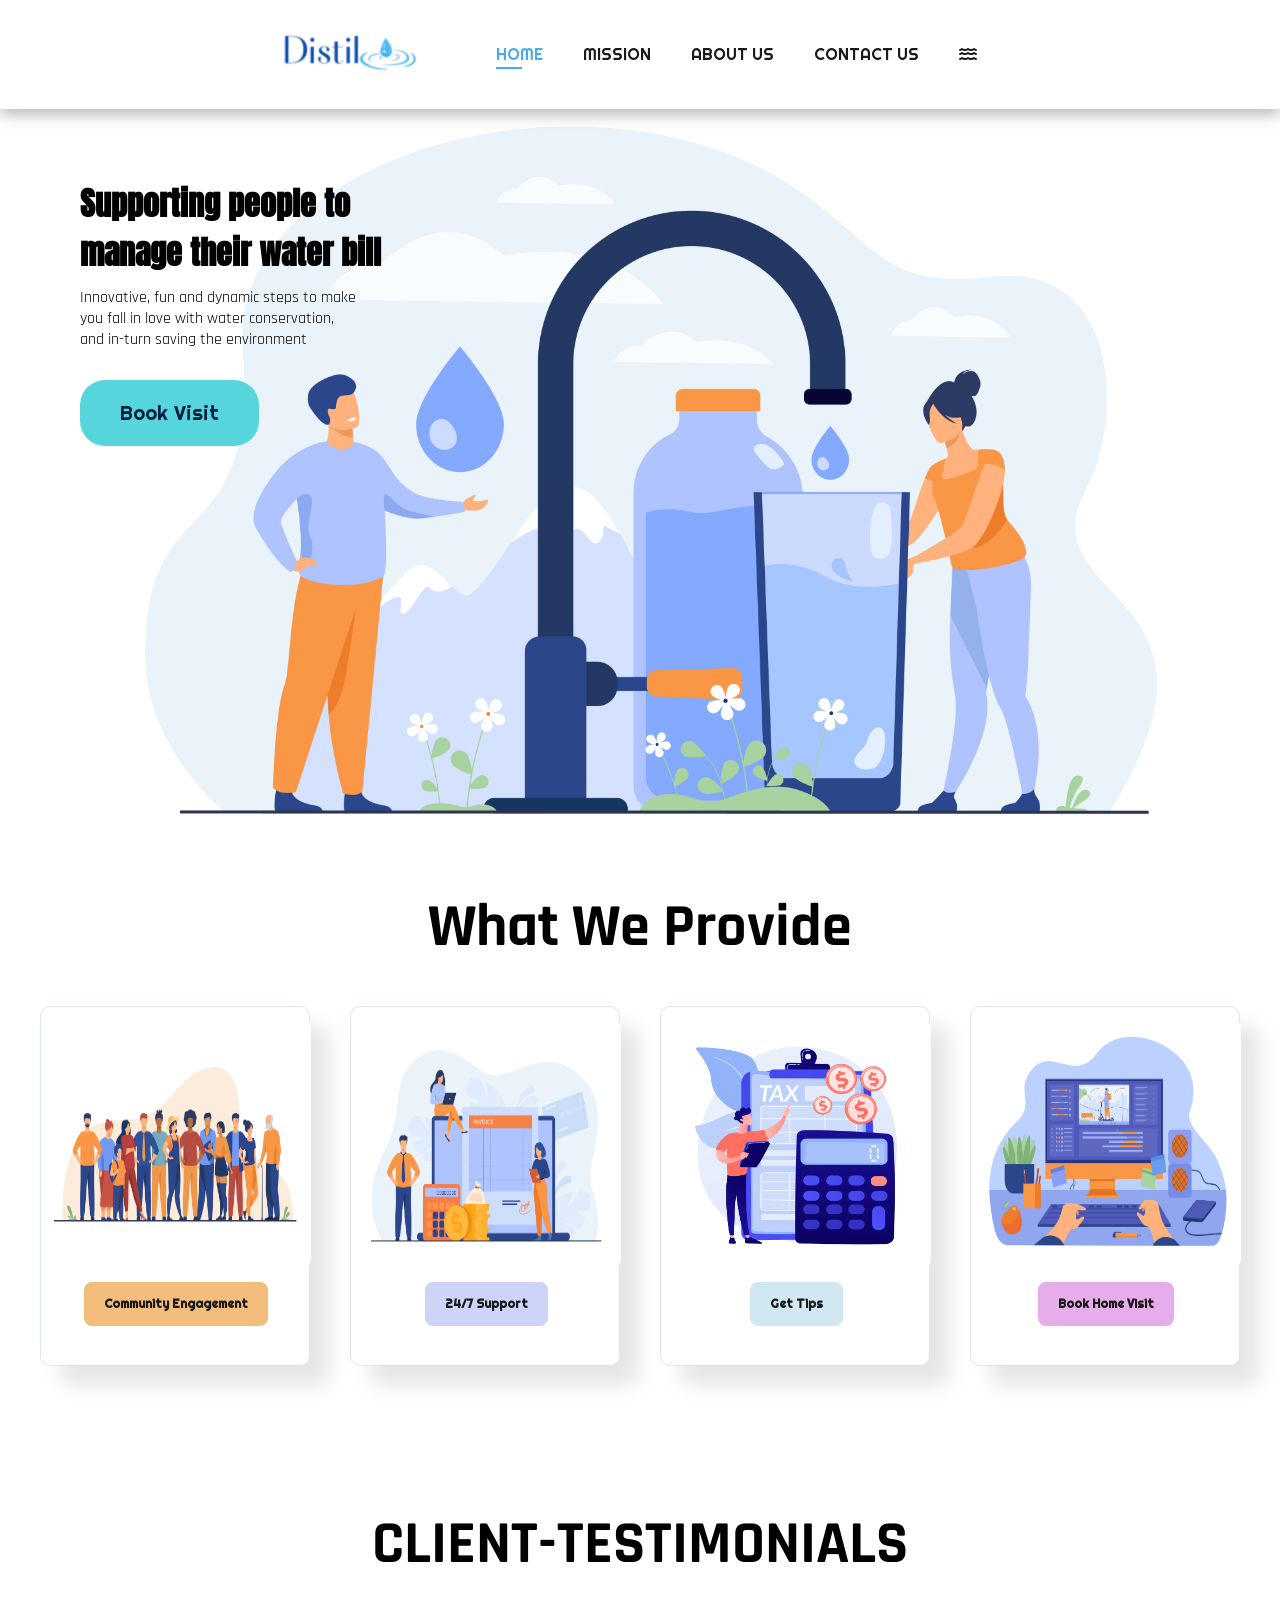
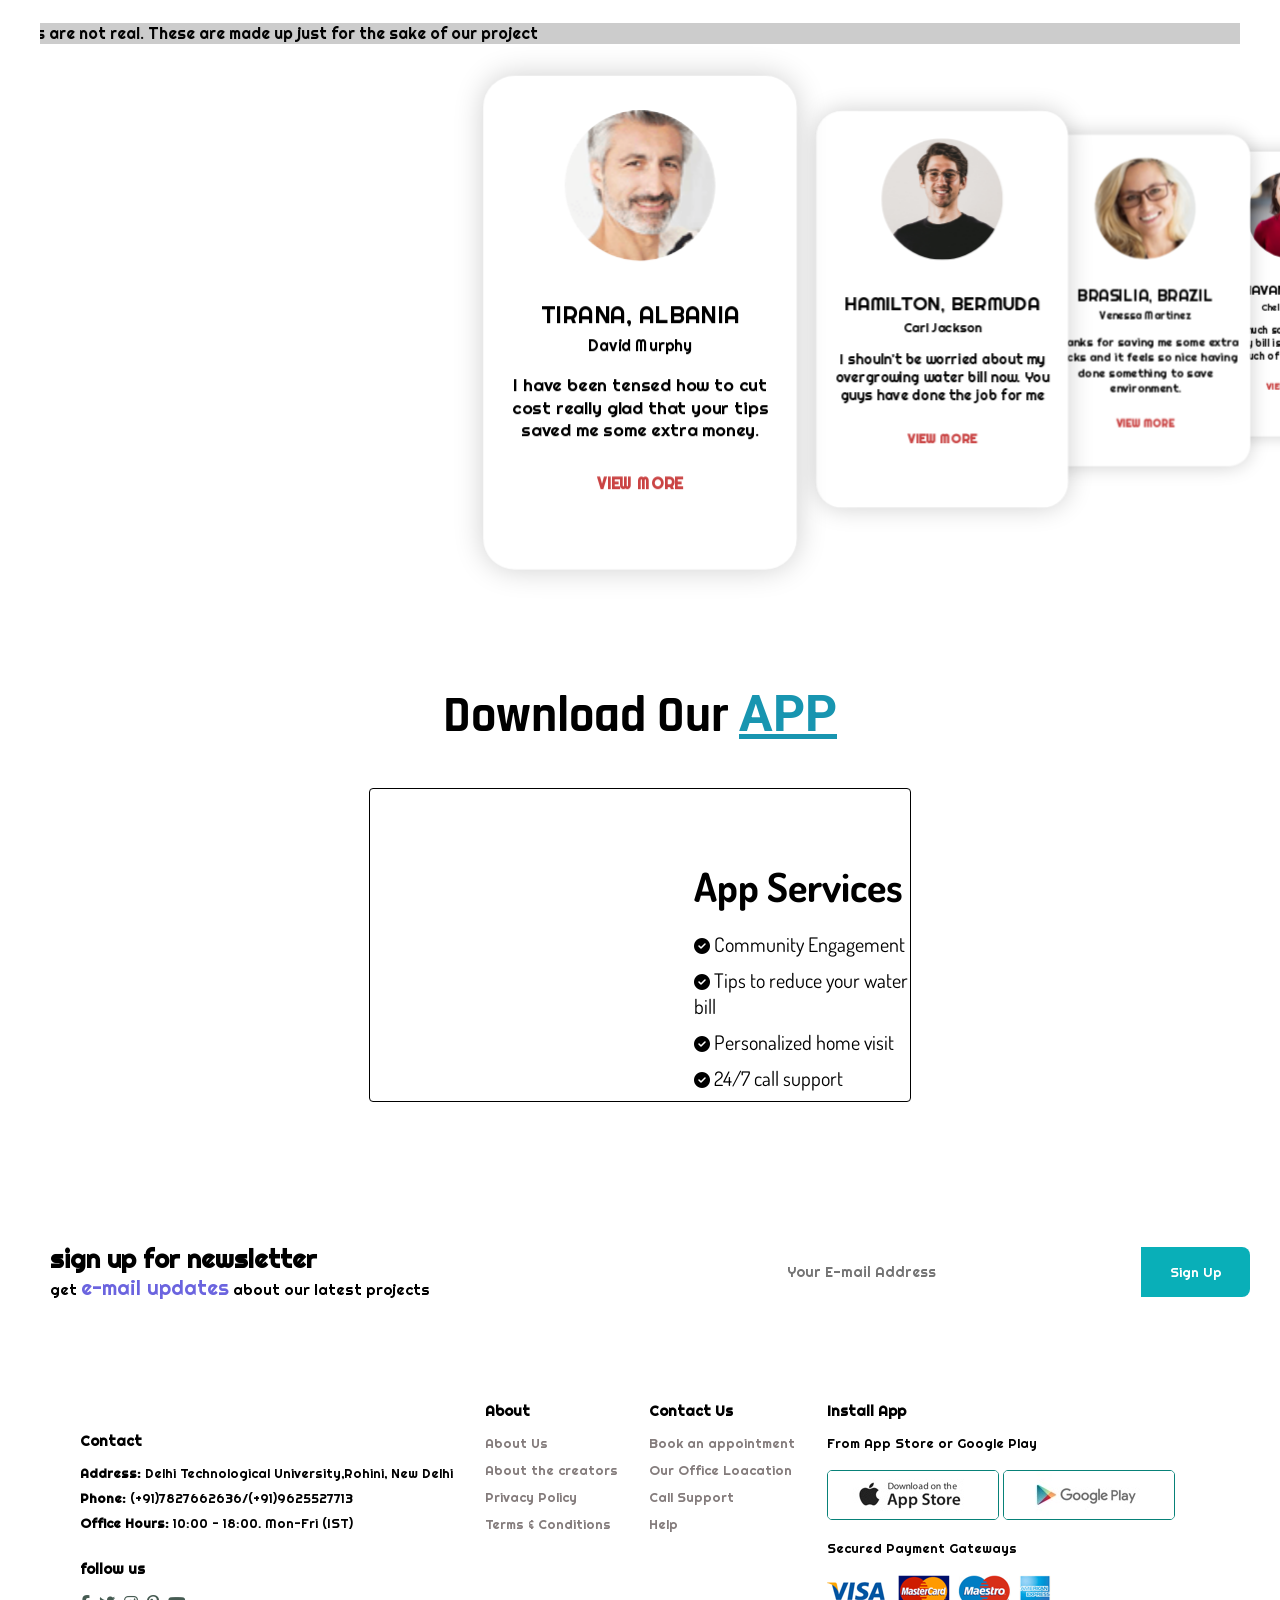
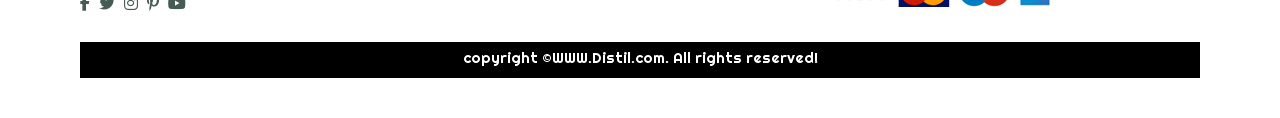
==== index.html @ a090f6c8 "Add files via upload" ====
<!DOCTYPE html>
<html lang="en">

<head>
    <meta charset="UTF-8">
    <meta http-equiv="X-UA-Compatible" content="IE=edge">
    <meta name="viewport" content="width=device-width, initial-scale=1.0">
    <title>Document</title>
    <link rel="stylesheet" href="https://cdnjs.cloudflare.com/ajax/libs/font-awesome/6.3.0/css/all.min.css">
    <link href="https://fonts.googleapis.com/css2?family=Anton&family=Edu+NSW+ACT+Foundation:wght@500&family=Rajdhani&family=Righteous&family=Roboto:wght@500&display=swap" rel="stylesheet">
    <link href="https://fonts.googleapis.com/css2?family=Dosis:wght@500&display=swap" rel="stylesheet">
    <link rel="stylesheet" href="https://cdn.jsdelivr.net/npm/swiper/swiper-bundle.min.css"/>

    <link rel="stylesheet" href="style.css">
    <!-- font-family: 'Anton', sans-serif;
font-family: 'Edu NSW ACT Foundation', cursive;
font-family: 'Rajdhani', sans-serif;
font-family: 'Righteous', cursive;
font-family: 'Roboto', sans-serif;
font-family: 'Dosis', sans-serif; -->
</head>

<body>
    <section id="header">
        <div class="logo">
            <img src="img/Distilll1.png" alt="">
        </div>

        <div class="navbar">
            <ul>
                <li><a href="index.html" class="active">HOME</a></li>
                <li><a href="mission.html">MISSION</a></li>
                <li><a href="aboutus.html">ABOUT US</a></li>
                <li><a href="contactus.html">CONTACT US</a></li>
                <li><a href="mission.html"><i class="fas fa-water"></i></a></li>
            </ul>
        </div>

    </section>

    

    <section id="background">
        <div class="text">
            <h1>Supporting people to  manage their water bill</h1>
            <p>Innovative, fun and dynamic steps to make <br> you fall in love with water conservation, <br> and in-turn
                saving the environment</p>
            <button><a href="contactus.html">Book Visit</a></button>
        </div>
    </section>

    <section id="features">
        <h1>What We Provide</h1>
        <div class="container">
            <div class="fe-box">
                <img src="img/img1.jpg" alt="">
                <h6>Community Engagement</h6>
            </div>

            <div class="fe-box">
                <img src="img/img2.jpg" alt="">
                <h6>24/7 Support</h6>
            </div>

            <div class="fe-box">
                <img src="img/img5.jpg" alt="">
                <h6>Get Tips</h6>
            </div>

            <div class="fe-box">
              <img src="img/img6.jpg" alt="">
              <h6>Book Home Visit</h6>
          </div>
        </div>

    </section>


    <section class="swiper mySwiper">

        <h1> CLIENT-TESTIMONIALS</h1>
        <marquee bgcolor="#ccc" loop="-1" scrollamount="10" width="100%">These Clients are not real. These are made up just for the sake of our project</marquee>

        <div class="swiper-wrapper">
    
          <div class="card swiper-slide">
            <div class="card__image">
              <img src="img/client1.png" alt="card image">
            </div>
    
            <div class="card__content">
              <span class="card__title">TIRANA, ALBANIA</span>
              <span class="card__name">David Murphy</span>
              <p class="card__text">I have been tensed how to cut <br> cost really glad that your tips saved me some extra money.</p>
              <button class="card__btn">View More</button>
            </div>
          </div>
    
          <div class="card swiper-slide">
            <div class="card__image">
              <img src="img/client4.jpeg" alt="card image">
            </div>
    
            <div class="card__content">
              <span class="card__title">HAMILTON, BERMUDA</span>
              <span class="card__name">Carl Jackson</span>
              <p class="card__text">I shouln't be worried about my overgrowing water bill now. You guys have done the job for me</p>
              <button class="card__btn">View More</button>
            </div>
          </div>
    
          <div class="card swiper-slide">
            <div class="card__image">
              <img src="img/client3.png" alt="card image">
            </div>
    
            <div class="card__content">
              <span class="card__title">BRASILIA, BRAZIL</span>
              <span class="card__name">Venessa Martinez</span>
              <p class="card__text">Thanks for saving me some extra bucks and it feels so nice having done something to save environment.</p>
              <button class="card__btn">View More</button>
            </div>
          </div>
    
          <div class="card swiper-slide">
            <div class="card__image">
              <img src="img/client5.jpeg" alt="card image">
            </div>
    
            <div class="card__content">
              <span class="card__title">HAVANA, CUBA</span>
              <span class="card__name">Chelsey West</span>
              <p class="card__text">Not much satisfied with the work, my bill is still the same, not much of a difference</p>
              <button class="card__btn">View More</button>
            </div>
          </div>

          <div class="card swiper-slide">
            <div class="card__image">
              <img src="img/client2.png" alt="card image">
            </div>
    
            <div class="card__content">
              <span class="card__title">WARSAW, POLAND</span>
              <span class="card__name">Dwayne Hall</span>
              <p class="card__text">You'r personal visits are amaze. They told me each and every step to follow through and I'm actually impressed with the results</p>
              <button class="card__btn">View More</button>
            </div>
          </div>
            
        </div>
      </section>

      

      <section id="app" class="section-p1">
        <h1>Download Our <a href="index.html">APP</a></h1>
        <div class="container">
          <div class="vid">
            <video autoplay muted loop src="img/video1.mp4"></video>
          </div>

          <div class="container-text">
            <h2>App Services</h2>
            <div>
              <i class="fas fa-check-circle"></i>
              <span>Community Engagement</span>
            </div>

            <div>
              <i class="fas fa-check-circle"></i>
              <span>Tips to reduce your water bill</span>
            </div>

            <div>
              <i class="fas fa-check-circle"></i>
              <span>Personalized home visit</span>
            </div>

            <div>
              <i class="fas fa-check-circle"></i>
              <span>24/7 call support</span>
            </div>

          </div>
        </div>
        
       
      </section>

    <section id="newsletter">
      <div class="newstext">
        <h4>sign up for newsletter</h4>
        <p>get <span>e-mail updates</span> about our latest projects</p>
      </div>

      <div class="form">
        <input type="text" placeholder="Your E-mail Address">
        <button class="normal">Sign Up</button>
      </div>
    </section>

    <footer class="section-p1">
      <div class="col">
          <img class="logo" src="img/distilll1.png" alt="">
          <h4>Contact</h4>
          <p><strong>Address: </strong> Delhi Technological University,Rohini, New Delhi</p>
          <p><strong>Phone: </strong>(+91)7827662636/(+91)9625527713</p>
          <p><strong>Office Hours: </strong>10:00 - 18:00. Mon-Fri (IST)</p>

          <div class="follow">
              <h4>follow us</h4>
              <div class="icon">
                  <i class="fab fa-facebook-f"></i>
                  <i class="fab fa-twitter"></i>
                  <i class="fab fa-instagram"></i>
                  <i class="fab fa-pinterest-p"></i>
                  <i class="fab fa-youtube"></i>
              </div>
          </div>
      </div>

      <div class="col">
          <h4>About</h4>
          <a href="aboutus.html">About Us</a>
          <a href="">About the creators</a>
          <a href="">Privacy Policy</a>
          <a href="">Terms & Conditions</a>
      </div>

      <div class="col">
          <h4>Contact Us</h4>
          <a href="">Book an appointment</a>
          <a href="">Our Office Loacation</a>
          <a href="">Call Support</a>
          <a href="">Help</a>
      </div>

      <div class="col install">
          <h4>Install App</h4>
          <p>From App Store or Google Play</p>
          <div class="row">
              <img src="img/app.jpeg" alt="">
              <img src="img/play.jpeg" alt="">
          </div>

          <p>Secured Payment Gateways</p>
          <img src="img/pay.png" alt="">
      </div>

      <div class="copyright">
          copyright &copy;WWW.Distil.com. All rights reserved!
      </div>
    </footer>

      <script src="https://cdn.jsdelivr.net/npm/swiper/swiper-bundle.min.js"></script>

      <script>
        var swiper = new Swiper(".mySwiper", {
          effect: "coverflow",
          grabCursor: true,
          centeredSlides: true,
          slidesPerView: "auto",
          coverflowEffect: {
            rotate: 0,
            stretch: 0,
            depth: 300,
            modifier: 1,
            slideShadows: false,
          },
          pagination: {
            el: ".swiper-pagination",
          },
        });
      </script>
</body>

</html>
---- style.css ----
* {
    margin: 0;
    padding: 0;
    box-sizing: border-box;
    font-family: 'Righteous', cursive;
}

.section-p1 {
    padding: 40px 80px;
}


#header {
    display: flex;
    align-items: center;
    justify-content: space-evenly;
    padding: 2rem 14rem;
    background-color: #fff;
    box-shadow: 0 5px 15px rgba(0, 0, 0, 0.30);


    z-index: 999;
    position: sticky;
    top: 0;
    left: 0;
}



.navbar ul {
    display: flex;
    align-items: center;
    justify-content: center;
}

.navbar ul li {
    list-style-type: none;
    padding: 0 20px;
    position: relative;
}

.navbar ul li a {
    text-decoration: none;
    color: #1a1a1a;
    transition: 0.5s;
}

.navbar li a:hover,
.navbar li a.active {
    color: #4baae9;

}

.navbar li a.active::after,
.navbar li a:hover::after {
    content: "";
    width: 30%;
    height: 2px;
    background-color: #4baae9;
    position: absolute;
    bottom: -4px;
    left: 20px;
}

/* home page */

#background {
    background-image: url(img/background-1.jpg);
    height: 45rem;
    width: 100%;
    background-position: top 30% right 10%;
    background-size: cover;
    display: flex;
    align-items: flex-start;
    justify-content: space-between;
}

#background .text {
    display: flex;
    flex-direction: column;
    flex-wrap: wrap;
    align-items: flex-start;
    justify-content: flex-start;
    padding: 70px 80px;
    width: 40%;
}

#background .text h1 {
    font-size: 2rem;
    margin-bottom: 10px;
    font-family: 'Anton', sans-serif;
}

#background .text p {
    margin-bottom: 30px;
    font-family: 'Rajdhani', sans-serif;
}

#background .text a {
    text-decoration: none;
    color: #041e42;
}

#background .text button {
    font-size: 20px;
    padding: 20px 40px;
    background-color: rgb(87, 213, 220);
    border-radius: 25px;
    border: none;
    outline: none;
    cursor: pointer;
}

#background .text button:hover {
    color: #fff;
    background-color: rgb(9, 175, 184);
    box-shadow: 0 5px 15px rgba(0, 0, 0, 0.20);
}

#features {
    padding: 60px 0;
}

#features h1 {
    font-size: 60px;
    font-family: 'Rajdhani', sans-serif;
    text-align: center;
}

#features .container {
    display: flex;
    align-items: center;
    justify-content: center;
    padding: 40px 0;
}

#features .container .fe-box {
    height: 40vh;
    width: 270px;
    margin: 0 20px;
    /* background-color: blanchedalmond; */
    border: 1px solid #dee8df;
    box-shadow: 20px 20px 20px rgba(0, 0, 0, 0.10);
    display: flex;
    flex-direction: column;
    flex-wrap: wrap;
    align-items: center;
    justify-content: flex-start;
    border-radius: 10px;

}

#features .container .fe-box:hover {
    box-shadow: 0 5px 15px rgba(0, 0, 0, 0.60);
}

#features .container .fe-box img {
    padding: 8px 0 0 0;
    height: 30vh;
    width: 30vh;
    margin-bottom: 5px;
    border-radius: 20px;
}


#features .container .fe-box h6 {
    padding: 14px 20px 14px 20px;
    border-radius: 8px;
    font-size: 12px;
    color: #1a1a1a;
    background-color: #f3bd7c;
}

#features .container .fe-box:nth-child(2) h6 {
    background-color: #cdd4f8;
}

#features .container .fe-box:nth-child(3) h6 {
    background-color: #d1e8f2;
}

#features .container .fe-box:nth-child(4) h6 {
    background-color: #e7acea;
}

.swiper {
    padding: 40px 40px;
    display: flex;
    flex-direction: column;
    align-items: center;
    justify-content: center;
    width: 100%;
}

.swiper h1 {
    font-size: 60px;
    font-family: 'Rajdhani', sans-serif;
    text-align: center;
    padding-bottom: 40px;
}

.swiper-wrapper {
    width: 100%;
    height: 35em;
    display: flex;
    align-items: center;
}

.card {
    width: 20em;
    height: 90%;
    background-color: #fff;
    border-radius: 2em;
    box-shadow: 0 0 2em rgba(0, 0, 0, .2);
    padding: 2em 1em;

    display: flex;
    align-items: center;
    flex-direction: column;

    margin: 0 2em;
}

.swiper-slide:not(.swiper-slide-active) {
    filter: blur(1px);
}

.card__image {
    width: 10em;
    height: 10em;
    border-radius: 50%;
    border: 5px solid var(--color);
    padding: 3px;
    margin-bottom: 2em;
}

.card__image img {
    width: 100%;
    height: 100%;
    border-radius: 50%;
    object-fit: cover;
}

.card__content {
    display: flex;
    align-items: center;
    flex-direction: column;
}

.card__title {
    font-size: 1.5rem;
    font-weight: 500;
    position: relative;
    top: .2em;
}

.card__name {
    color: var(--color);
    margin-top: 10px;
}

.card__text {
    text-align: center;
    font-size: 1.1rem;
    margin: 1em 0;
}

.card__btn {
    background-color: var(--color);
    color: rgb(202, 68, 68);
    font-size: 1rem;
    text-transform: uppercase;
    font-weight: 600;
    border: none;
    padding: .5em;
    border-radius: .5em;
    margin-top: .5em;
    cursor: pointer;
}

#app {
    text-align: center;
    display: flex;
    flex-direction: column;
    align-items: center;
}

#app h1 {
    font-size: 50px;
    font-family: 'Rajdhani', sans-serif;
}

#app a {
    font-family: 'Roboto', sans-serif;
    color: #1895b0;
}

#app .container {
    display: flex;
    align-items: flex-start;
    border: 1px solid black;
    border-radius: 4px;
    margin: 40px auto;
}

#app .container .container-text{
    text-align: left;
    padding-top: 8vh;
}

#app .vid {
    width: 50%;
    height: 100%;
    margin: 40px auto 0 auto;

}

#app .vid video {
    width: 100%;
    height: 100%;
    border-radius: 8px;
    margin-bottom: 40px;
}

#app .container-text{
    width: 40%;
}

#app .container-text h2{
    font-family: 'Dosis', sans-serif;
    padding-bottom: 20px;
    font-size: 40px;
}

#app .container-text div{
    margin-bottom: 10px;
}

#app .container-text div span{
    font-size: 20px;
    font-family: 'Dosis', sans-serif;
}


#newsletter {
    display: flex;
    flex-wrap: wrap;
    align-items: center;
    height: 20vh;
    justify-content: space-between;
    background-image: url(img/news.jpg);
    background-position: top 20% left 30%;
    background-repeat: no-repeat;

}

#newsletter h4 {
    margin-left: 50px;
    font-size: 25px;
    color: #000;
}

#newsletter p {
    margin-left: 50px;
    color: #000;
    font-size: 15px;
}

#newsletter span {
    color: rgb(107, 100, 223);
    font-size: 20px;
}

#newsletter .form {
    display: flex;
    width: 40%;
}

#newsletter input {
    height: 3.125rem;
    padding: 0 1.25em;
    font-size: 14px;
    width: 100%;
    text-align: center;
    border: 1px solid transparent;
    border-top-left-radius: 8px;
    border-bottom-left-radius: 8px;
}



/* the following will remove the blue outline from mail address box */
#newsletter input:focus {
    outline: none;
}

#newsletter button {
    margin-right: 30px;
    color: #fff;
    background-color: rgb(9, 175, 184);
    border: none;
    height: 3.125rem;
    width: 30%;
    border-top-right-radius: 8px;
    border-bottom-right-radius: 8px;
}

::placeholder {
    text-align: center;
}


footer {
    display: flex;
    justify-content: space-between;
    flex-wrap: wrap;
}

footer .col {
    display: flex;
    flex-direction: column;
    align-items: flex-start;
    margin-bottom: 20px;
    padding-right: 25px;
}

footer .logo {
    margin-bottom: 30px;
}

footer h4 {
    font-size: 14px;
    padding-bottom: 15px;
}

footer p {
    font-size: 13px;
    margin: 0 0 8px 0;
    /*top right bottom left*/
}

footer a {
    text-decoration: none;
    font-size: 13px;
    color: rgb(132, 124, 124);
    margin-bottom: 10px;
}

footer .follow {
    margin-top: 20px;
}

footer .follow i {
    color: #465b52;
    padding-right: 5px;
    cursor: pointer;
}

footer .install .row img {
    border: 1px solid #088178;
    border-radius: 5px;
}

footer .install img {
    margin: 10px 0 15px 0;
}

footer .follow i:hover,
footer a:hover {
    color: #088178;
}

footer .copyright {
    text-align: center;
    width: 100%;
    font-size: 15px;
    padding-top: 6px;
    background-color: black;
    height: 4vh;
    color: #fff;
}

/* Mission page */

#page-header {
    display: flex;
    justify-content: center;
    align-items: center;
    text-align: center;
    flex-direction: column;
    background-image: url(img/b1.jpg);
    background-position: top 40% right 0;
    width: 100%;
    height: 40vh;
    background-size: cover;
    padding: 14px;
}

#page-header h2 {
    font-size: 40px;
    font-weight: 200;
    color: #fff;
}

#page-header p {
    margin-top: 15px;
    font-size: 25px;
    color: #fff;
}

#mission {
    display: flex;
    align-items: center;
}

#mission .pic {
    margin-right: 20px;
    width: 55%;
}

#mission .pic img {
    border-radius: 10%;
    height: 60vh;
    width: 100%;
}

#mission .text {
    margin-left: 20px;
    width: 60%;
}

#mission .text h2{
    font-family: 'Roboto', sans-serif;
}

#mission .text h4{
    font-family: 'Roboto', sans-serif;
}

#mission .text p{
    font-family: 'Righteous', cursive;
    
}


#mission h2 {
    font-family: 'Righteous', cursive;
    margin-bottom: 20px;
}

#main {
    padding: 40px 0;
    display: flex;
    align-items: center;
    justify-content: center;
    flex-direction: column;
}

#main h2 {
    font-family: 'Rajdhani', sans-serif;
    font-size: 5vh;
    margin-bottom: 20px;
}

#main p {
    padding: 0 30px;
    padding-bottom: 30px;
    text-align: left;
    font-family: 'Dosis', sans-serif;
}

#dev-goals {
    display: flex;
    align-items: center;
    justify-content: center;
}

#dev-goals .heading {
    font-size: 30px;
    margin-bottom: 30px;
    font-family: 'Righteous', cursive;
}

#dev-goals .goals {
    display: flex;
    align-items: center;
    justify-content: space-between;
    margin-right: 10vh;
}

#dev-goals .goals .content {
    padding-left: 30px;
    display: flex;
    flex-direction: column;
    align-items: center;
    justify-content: space-between;
}

#dev-goals .goals .content .writing {
    text-align: left;
}

.writing p {
    margin-top: 10px;
}

#dev-goals .goals .content .more-images {
    display: flex;
    height: 30vh;
    width: 60vh;
}

#dev-goals .goals .more-images img {
    height: 29vh;
    width: 100%;
    margin-right: 10px;
    margin-top: 13.4vh;
}


#dev-goals .goals .goal-images {
    display: flex;
    flex-direction: column;
    height: 90vh;
    width: 30vh;
}

#dev-goals .goals .goal-images img {
    height: 30vh;
    margin-bottom: 10px;
    width: 100%;
}

.level {
    padding-top: 50px;
    display: flex;
    align-items: flex-start;
    justify-content: center;
    height: 85vh;
    width: 100%;
    /* border: 2px solid black; */
}

.level .image {
    width: 40%;
    height: 30vh;
    /* border: 2px solid green; */
}

.level .image img {
    width: 100%;
    height: 70vh;
    border-radius: 50%;
}

.level .write {
    width: 60%;
    height: 20vh;
    padding-top: 5vh;
    padding-right: 10vh;
}

.write h4 {
    font-size: 20px;
    font-family: 'Rajdhani', sans-serif;
    font-weight: 700;
}

.write h1 {
    font-size: 30px;
    line-height: 32px;
    padding-bottom: 15px;
}

.write h1 span {
    font-size: 35px;
    color: #28c1e7;
}


.write ul li {
    font-size: 20px;
    margin-bottom: 5px;
}


.level .image1 {
    width: 40%;
    height: 30vh;
    /* border: 2px solid green; */
}

.level .image1 img {
    width: 100%;
    height: 70vh;
    border-radius: 50%;
    /* clip-path: circle(20% at 100% 50%); */
}

.level .write1 {
    width: 60%;
    height: 20vh;
    padding-top: 5vh;
    padding-left: 30vh;
}

.write1 h4 {
    font-size: 20px;
    font-family: 'Rajdhani', sans-serif;
    font-weight: 700;
}

.write1 h1 {
    font-size: 30px;
    line-height: 32px;
    padding-bottom: 15px;
}

.write1 h1 span {
    font-size: 35px;
    color: #28c1e7;
}


.write1 ul li {
    font-size: 20px;
    margin-bottom: 5px;
}

#dev-goals {
    display: flex;
    flex-direction: column;
    align-items: center;
}

#dev-goals h1 {
    font-size: 20px;
    font-family: 'Roboto', sans-serif;
}


/* contact us */

#page-header2 {
    display: flex;
    justify-content: center;
    align-items: flex-start;
    text-align: center;
    flex-direction: column;
    background-image: url(img/back.jpg);
    background-position: top 40% right 0;
    width: 100%;
    height: 40vh;
    background-size: cover;
    padding: 14px;
}

#page-header2 h2 {
    font-size: 30px;
    font-weight: 200;
    padding-left: 10vh;
    color: #fff;
}

#page-header2 p {
    padding-left: 10vh;
    font-size: 25px;
    color: #fff
}


#contact-details {
    display: flex;
    align-items: center;

}

#contact-details .details {
    width: 40%;
}

#contact-details .details span {
    font-size: 12px;
    padding-bottom: 20px;
}

#contact-details .details h2 {
    font-size: 28px;
    line-height: 33px;
    padding: 18px 0;
}

#contact-details .details h3 {
    font-size: 16px;
    padding-bottom: 15px;
}

#contact-details .details div li {
    display: flex;
    list-style-type: none;
    padding: 10px 0;
}

#contact-details .details div li i {
    font-size: 14px;
    padding-right: 18px;
}

#contact-details .details div li p {
    font-size: 14px;
}

#contact-details .map {
    width: 55%;
    height: 400px;
}

#contact-details .map iframe {
    width: 100%;
    height: 100%;
    border-radius: 10px;
}


#form-details {
    display: flex;
    justify-content: space-between;
    align-items: center;
    margin: 30px;
    padding: 80px;
    border: 1px solid #e1e1e1;
}

#form-details form {
    width: 60%;
    display: flex;
    flex-direction: column;
    align-items: flex-start;
}

#form-details form span {
    font-size: 12px;
}

#form-details form h2 {
    font-size: 28px;
    padding: 18px 0;
}

#form-details form input,
#form-details form textarea {
    width: 100%;
    padding: 12px 15px;
    margin-bottom: 18px;
    outline: none;
    border: 3px solid #e1e1e1;
}

::placeholder {
    text-align: left;
}

#form-details form button {
    padding: 13px 25px;
    background-color: rgb(9, 175, 184);
    border-radius: 10px;
    font-size: 20px;
    color: #fff;
    border: none;
    outline: none;
}

#form-details form button:hover {
    box-shadow: 5px 5px 10px rgba(0, 0, 0, 0.6);
    background-color: #1895b0;
}

#form-details .people div {
    padding-bottom: 25px;
    display: flex;
    align-items: flex-start;
}

#form-details .people div img {
    width: 90px;
    height: 100px;
    object-fit: cover;
    margin-right: 15px;
}

#form-detail .people div p {
    margin: 0;
    font-size: 15px;
    line-height: 25px;
}

#form-detail .people div p span {
    display: block;
    font-size: 16px;
    font-weight: 600;
}

/* About us */

#about-header {
    display: flex;
    align-items: center;
    justify-content: space-between;
}

#about-header img {
    width: 50%;
    height: auto;
    border-radius: 10px;
}

#about-header div {
    padding-left: 40px;
}

#form-details .people{
    margin-left: 80px;
}
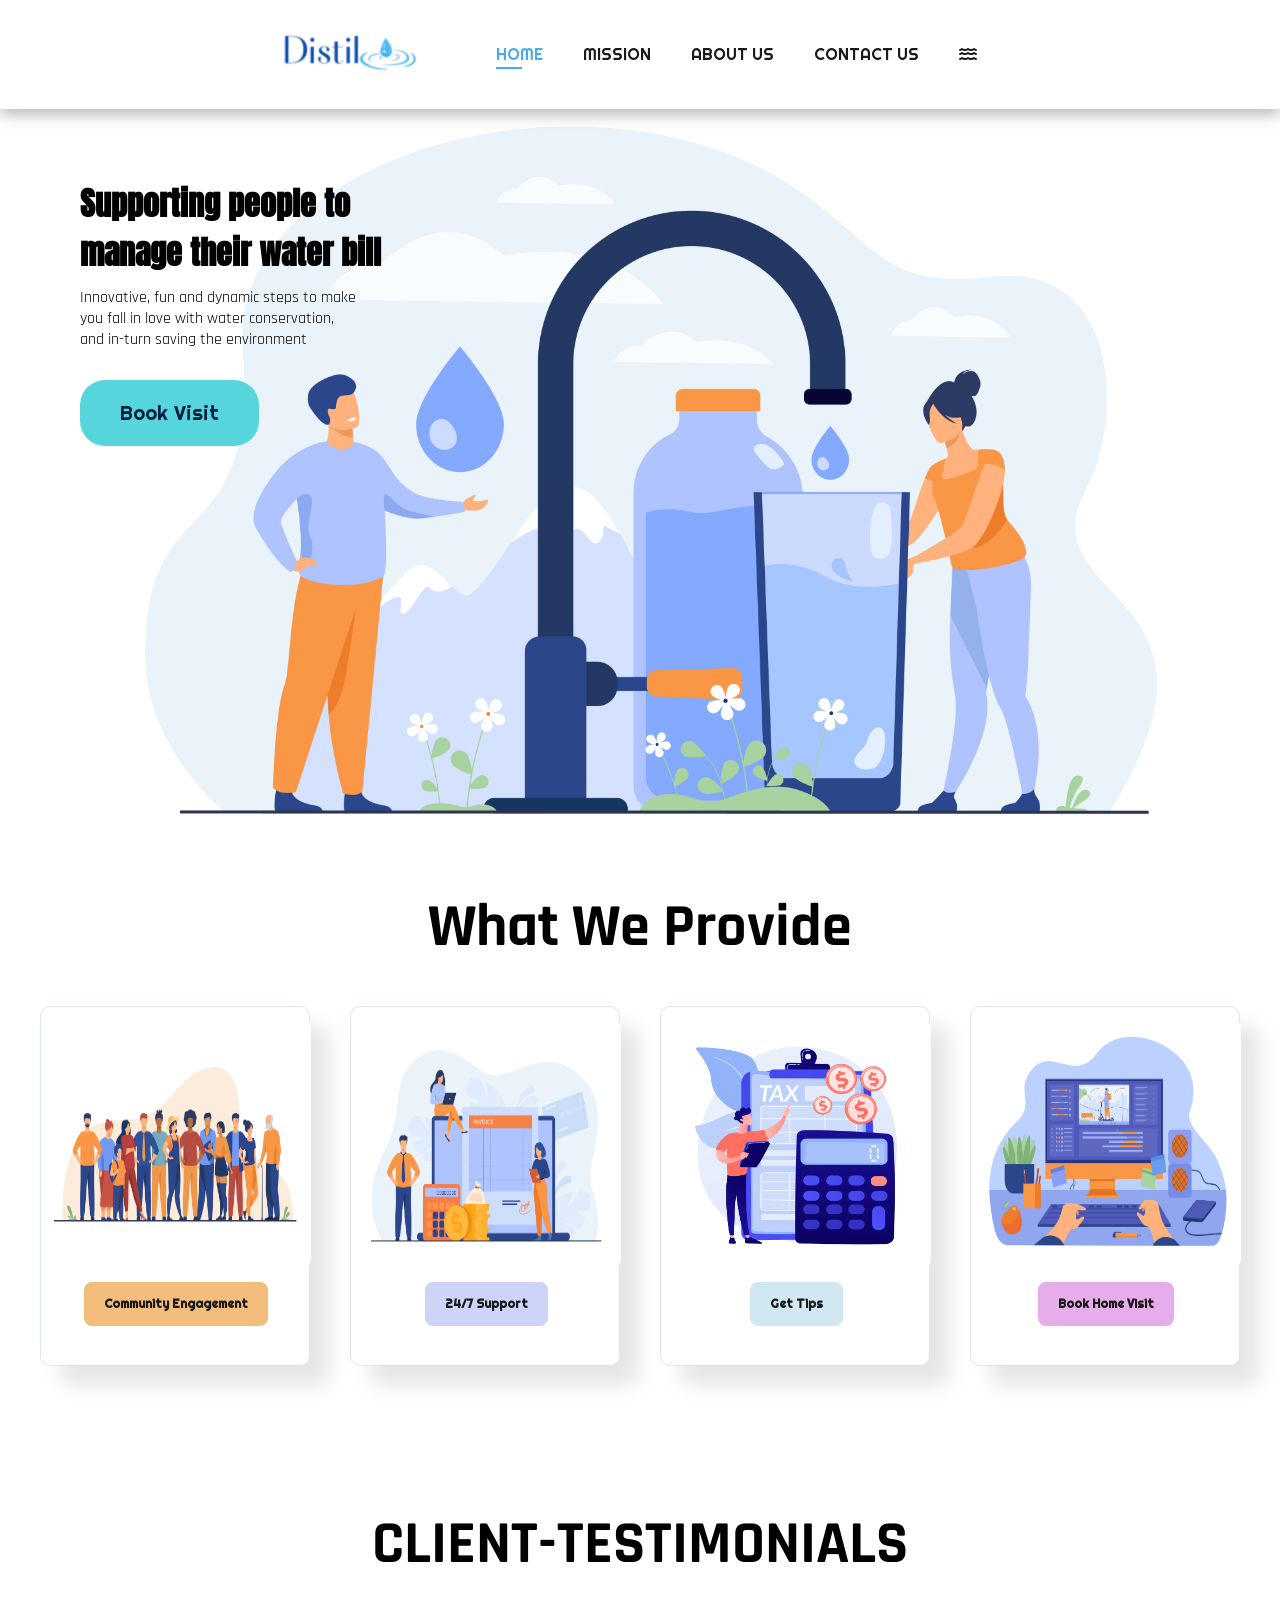
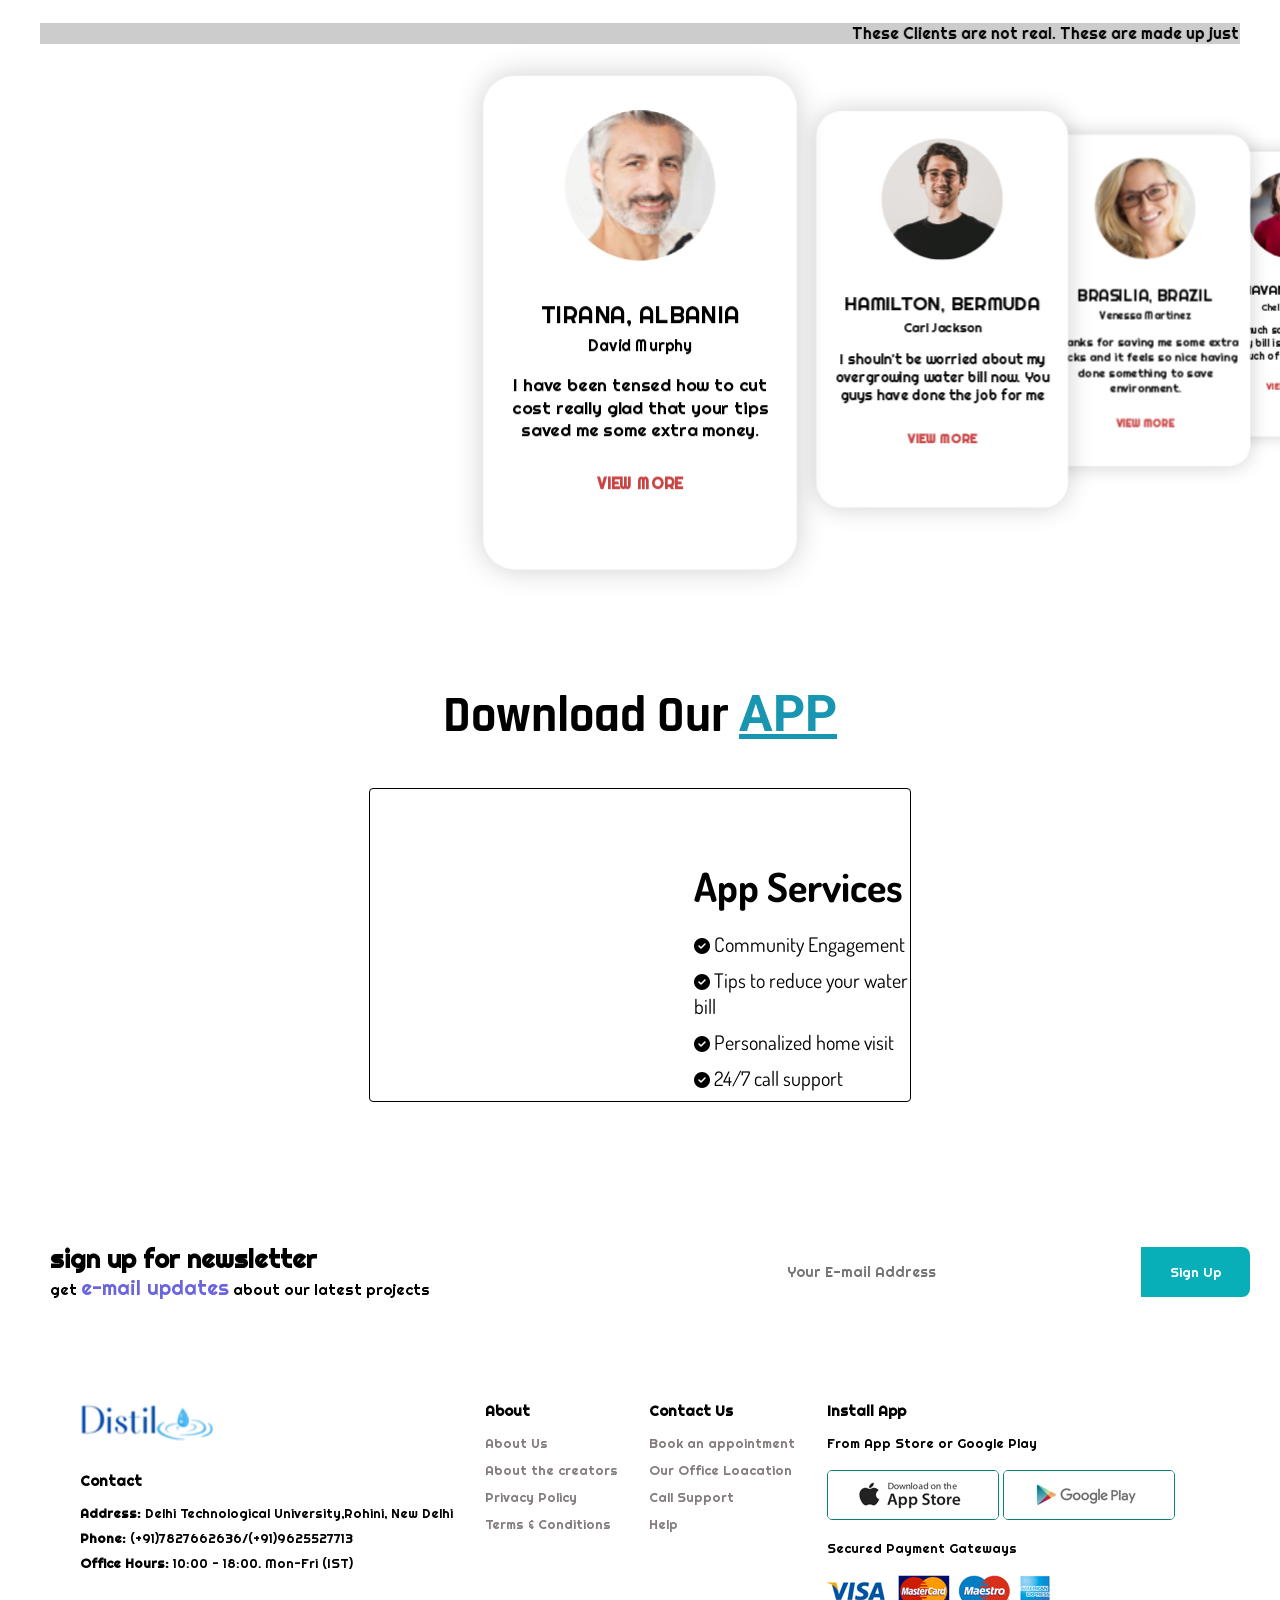
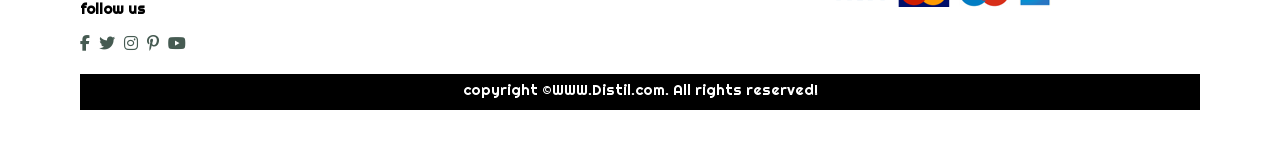
==== commit 6008d0bb: "Update index.html" ====
--- a/index.html
+++ b/index.html
@@ -12,12 +12,6 @@
     <link rel="stylesheet" href="https://cdn.jsdelivr.net/npm/swiper/swiper-bundle.min.css"/>
 
     <link rel="stylesheet" href="style.css">
-    <!-- font-family: 'Anton', sans-serif;
-font-family: 'Edu NSW ACT Foundation', cursive;
-font-family: 'Rajdhani', sans-serif;
-font-family: 'Righteous', cursive;
-font-family: 'Roboto', sans-serif;
-font-family: 'Dosis', sans-serif; -->
 </head>
 
 <body>
@@ -202,7 +196,7 @@
 
     <footer class="section-p1">
       <div class="col">
-          <img class="logo" src="img/distilll1.png" alt="">
+          <img class="logo" src="img/Distilll1.png" alt="">
           <h4>Contact</h4>
           <p><strong>Address: </strong> Delhi Technological University,Rohini, New Delhi</p>
           <p><strong>Phone: </strong>(+91)7827662636/(+91)9625527713</p>
@@ -275,4 +269,4 @@
       </script>
 </body>
 
-</html>+</html>
